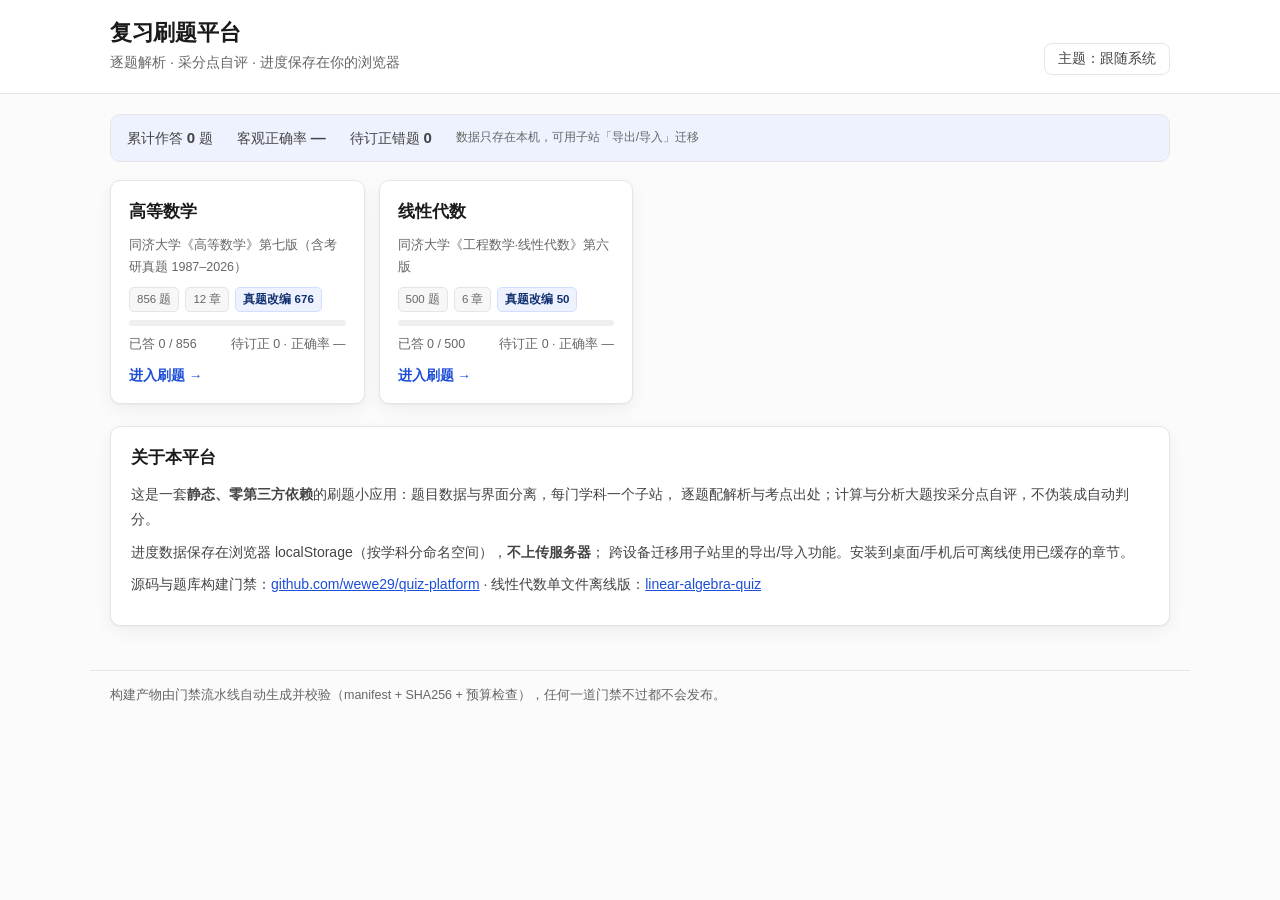
==== index.html @ 142cbc28 "迭代 3：PWA + 导出/导入 + hash 路由 + 错题本增强 - 导出/导入：quiz-platform-progress v1 契约（djb2 校验和）、粘贴文本导入（全环境可用）、会话/错" ====
<!DOCTYPE html>
<html lang="zh-CN">
<head>
<meta charset="UTF-8">
<meta name="viewport" content="width=device-width, initial-scale=1">
<title>复习刷题平台</title>
<meta name="description" content="多学科大学课程刷题平台：线性代数（500 题）、高等数学（856 题）已上线，机器学习、数据可视化接计划接入。逐题解析与考点出处，进度本地保存，可安装、可离线。">
<meta name="theme-color" content="#1d4ed8">
<link rel="manifest" href="manifest.webmanifest">
<link rel="apple-touch-icon" href="assets/icons/icon-180.png">
<link rel="icon" href="assets/icons/icon.svg" type="image/svg+xml">
<link rel="stylesheet" href="assets/css/tokens.css">
<link rel="stylesheet" href="assets/css/portal.css">
<script>
/* 主题预置：避免深色系统下白屏闪烁；子站设置加载后会按其自身配置覆盖 */
(function(){try{
  var p=localStorage.getItem('quiz-platform-theme');
  var d=p? p==='dark' : !!(window.matchMedia&&window.matchMedia('(prefers-color-scheme: dark)').matches);
  document.documentElement.setAttribute('data-theme',d?'dark':'light');
}catch(e){}})();
</script>
</head>
<body>
<a class="skip-link" href="#portal-main">跳到主内容</a>

<div class="sw-banner" id="sw-banner" hidden>
  检测到新版本。<button type="button" class="btn btn-sm" id="sw-reload">立即刷新</button>
</div>

<header class="topbar">
  <div class="topbar-inner">
    <div>
      <h1>复习刷题平台</h1>
      <p class="muted">逐题解析 · 采分点自评 · 进度保存在你的浏览器</p>
    </div>
    <button type="button" class="btn btn-ghost" id="portal-theme">主题：跟随系统</button>
  </div>
</header>

<main id="portal-main" class="portal-main">
  <section class="aggregate" id="aggregate" hidden>
    <span class="agg-item">累计作答 <b id="agg-answered">—</b> 题</span>
    <span class="agg-item">客观正确率 <b id="agg-acc">—</b></span>
    <span class="agg-item">待订正错题 <b id="agg-wrong">—</b></span>
    <span class="muted">数据只存在本机，可用子站「导出/导入」迁移</span>
  </section>

  <section class="cards" id="cards" aria-label="学科列表">
    <div class="empty">学科列表加载中…</div>
  </section>

  <section class="panel about-platform">
    <h2>关于本平台</h2>
    <p>这是一套<b>静态、零第三方依赖</b>的刷题小应用：题目数据与界面分离，每门学科一个子站，
       逐题配解析与考点出处；计算与分析大题按采分点自评，不伪装成自动判分。</p>
    <p>进度数据保存在浏览器 localStorage（按学科分命名空间），<b>不上传服务器</b>；
       跨设备迁移用子站里的导出/导入功能。安装到桌面/手机后可离线使用已缓存的章节。</p>
    <p class="muted">源码与题库构建门禁：<a href="https://github.com/wewe29/quiz-platform" rel="noopener">github.com/wewe29/quiz-platform</a>
       · 线性代数单文件离线版：<a href="https://wewe29.github.io/linear-algebra-quiz/" rel="noopener">linear-algebra-quiz</a></p>
  </section>
</main>

<footer class="foot muted">
  <p>构建产物由门禁流水线自动生成并校验（manifest + SHA256 + 预算检查），任何一道门禁不过都不会发布。</p>
</footer>

<script src="assets/js/portal.js"></script>
<script>
/* PWA：仅 HTTPS（或 localhost）注册；SW 失效不影响任何页面功能 */
(function () {
  if (!('serviceWorker' in navigator)) return;
  var ok = location.protocol === 'https:' ||
    location.hostname === 'localhost' || location.hostname === '127.0.0.1';
  if (!ok) return;
  window.addEventListener('load', function () {
    navigator.serviceWorker.register('sw.js').then(function (reg) {
      function banner() {
        var b = document.getElementById('sw-banner');
        if (b && reg.waiting && navigator.serviceWorker.controller) b.hidden = false;
      }
      banner();
      reg.addEventListener('updatefound', function () {
        var w = reg.installing;
        if (!w) return;
        w.addEventListener('statechange', function () { if (w.state === 'installed') banner(); });
      });
      var btn = document.getElementById('sw-reload');
      if (btn) btn.addEventListener('click', function () {
        if (reg.waiting) reg.waiting.postMessage({ type: 'SKIP_WAITING' });
      });
      var refreshing = false;
      navigator.serviceWorker.addEventListener('controllerchange', function () {
        if (!refreshing) { refreshing = true; location.reload(); }
      });
    }).catch(function () {});
  });
})();
</script>
</body>
</html>
---- assets/css/tokens.css ----
/* 复习刷题平台 — 全局设计令牌与共享原子
   变量体系源自线性代数单文件版 app.css（实测可用），令牌只在此定义一次；
   学科子站（subject.css）与门户（portal.css）各自引用，不允许重复定义变量。 */

:root{
  --ink:#1a1a1a;
  --ink-2:#444;
  --ink-3:#666;
  --ink-4:#999;
  --rule:#e5e5e5;
  --hairline:#efefef;
  --mute:#f7f7f7;
  --accent:#1d4ed8;
  --accent-soft:#eef2ff;
  --ok:#0f7b46;
  --ok-soft:#e8f6ef;
  --bad:#b42318;
  --bad-soft:#fdeceb;
  --mid:#8a5a00;
  --mid-soft:#fff5e0;
  --code-bg:#f4f4f6;
  --panel-bg:#ffffff;
  --page-bg:#fbfbfc;
  --radius:10px;
  --shadow:0 1px 2px rgba(0,0,0,.04),0 6px 18px rgba(0,0,0,.05);
  --hud-h:132px;
}

*{box-sizing:border-box;}
html,body{margin:0;padding:0;}
body{
  background:var(--page-bg);
  color:var(--ink);
  font-family:-apple-system,BlinkMacSystemFont,"SF Pro Text","PingFang SC","Hiragino Sans","Microsoft YaHei","微软雅黑","Helvetica Neue",Arial,sans-serif;
  font-size:16px;line-height:1.75;
  -webkit-text-size-adjust:100%;
}
h1,h2,h3{line-height:1.35;margin:0;}
p{margin:0 0 .6em;}
code{background:var(--code-bg);padding:.1em .35em;border-radius:4px;font-size:.9em;
  font-family:ui-monospace,SFMono-Regular,Consolas,"Liberation Mono",Menlo,monospace;word-break:break-all;}
.muted{color:var(--ink-3);font-weight:400;font-size:.9em;}
.skip-link{position:absolute;left:-9999px;top:0;background:var(--accent);color:#fff;padding:8px 14px;z-index:99;}
.skip-link:focus{left:8px;top:8px;}
:focus-visible{outline:2px solid var(--accent);outline-offset:2px;}

/* ---------- 共享原子 ---------- */
.btn{appearance:none;border:1px solid var(--rule);background:var(--panel-bg);color:var(--ink);border-radius:8px;
  padding:6px 13px;font-size:13.5px;font-family:inherit;cursor:pointer;text-decoration:none;
  transition:border-color .15s,background .15s;display:inline-flex;align-items:center;gap:6px;}
.btn:hover{border-color:#c9ccd1;background:#fafafa;}
.btn:active{transform:translateY(1px);}
.btn-primary{background:var(--accent);border-color:var(--accent);color:#fff;}
.btn-primary:hover{background:#1e40af;border-color:#1e40af;}
.btn-ghost{background:transparent;color:var(--ink-2);}
.btn-sm{padding:3px 9px;font-size:12.5px;}
.panel{max-width:1400px;margin:0 auto 24px;padding:20px;background:var(--panel-bg);border:1px solid var(--rule);border-radius:var(--radius);box-shadow:var(--shadow);}
.panel h2{font-size:17px;margin-bottom:12px;}
.panel h3{font-size:14px;color:var(--ink-2);margin:18px 0 8px;}.empty{text-align:center;color:var(--ink-3);padding:40px 10px;font-size:14px;}
table.simple{width:100%;border-collapse:collapse;font-size:13px;}
table.simple th,table.simple td{border-bottom:1px solid var(--hairline);padding:6px 8px;text-align:left;}
table.simple th{color:var(--ink-3);font-weight:600;font-size:12px;}
table.simple td.num,table.simple th.num{text-align:right;font-variant-numeric:tabular-nums;}

/* ---------- 深色主题（仅令牌；组件覆盖在各自 css 中） ---------- */
[data-theme="dark"]{
  color-scheme:dark;
  --ink:#e8e8ea;
  --ink-2:#c3c6cc;
  --ink-3:#9aa0a8;
  --ink-4:#6b7078;
  --rule:#2c2f36;
  --hairline:#24262c;
  --mute:#1c1e24;
  --accent:#8aa7ff;
  --accent-soft:#1d2b55;
  --ok:#4cc38a;
  --ok-soft:#132e21;
  --bad:#f07167;
  --bad-soft:#391b19;
  --mid:#e0a63f;
  --mid-soft:#332712;
  --code-bg:#26282f;
  --panel-bg:#17181d;
  --page-bg:#0f1013;
  --shadow:0 1px 2px rgba(0,0,0,.4),0 6px 18px rgba(0,0,0,.35);
}
[data-theme="dark"] body{background:var(--page-bg);color:var(--ink);}
[data-theme="dark"] .btn{background:#1d1f25;}
[data-theme="dark"] .btn:hover{border-color:#3a3e46;background:#22242b;}
[data-theme="dark"] .btn-primary{color:#0f1013;}
[data-theme="dark"] .btn-primary:hover{background:#a3b9ff;border-color:#a3b9ff;}
[data-theme="dark"] code{background:var(--code-bg);}
---- assets/css/portal.css ----
/* 门户样式（共享原子见 tokens.css） */
.topbar{border-bottom:1px solid var(--rule);background:var(--panel-bg);}
.topbar-inner{max-width:1100px;margin:0 auto;padding:18px 20px;display:flex;flex-wrap:wrap;gap:10px 20px;align-items:flex-end;justify-content:space-between;}
.topbar h1{font-size:22px;letter-spacing:-.3px;}
.topbar-inner p{margin:2px 0 0;}

.portal-main{max-width:1100px;margin:0 auto;padding:20px;}

.aggregate{display:flex;flex-wrap:wrap;gap:8px 24px;align-items:center;background:var(--accent-soft);
  border:1px solid var(--rule);border-radius:var(--radius);padding:10px 16px;margin-bottom:18px;font-size:13.5px;color:var(--ink-2);}
.aggregate b{font-size:15px;font-variant-numeric:tabular-nums;}
.aggregate[hidden]{display:none;}

.cards{display:grid;grid-template-columns:repeat(auto-fill,minmax(240px,1fr));gap:14px;margin-bottom:22px;}
.scard{display:flex;flex-direction:column;gap:8px;background:var(--panel-bg);border:1px solid var(--rule);
  border-radius:var(--radius);box-shadow:var(--shadow);padding:16px 18px;color:var(--ink);text-decoration:none;
  transition:border-color .15s,transform .15s;}
.scard:hover{border-color:var(--accent);transform:translateY(-2px);}
.scard .sc-name{font-size:17px;font-weight:700;}
.scard .sc-textbook{font-size:12.5px;color:var(--ink-3);}
.scard .sc-meta{display:flex;flex-wrap:wrap;gap:6px;}
.scard .sc-tag{font-size:11.5px;border-radius:5px;padding:1.5px 7px;border:1px solid var(--rule);
  color:var(--ink-3);background:var(--mute);}
.scard .sc-tag.hot{background:var(--accent-soft);border-color:#d3ddff;color:#12306f;font-weight:600;}
.scard .sc-progress{height:6px;background:var(--hairline);border-radius:999px;overflow:hidden;}
.scard .sc-progress i{display:block;height:100%;width:0;background:linear-gradient(90deg,var(--accent),#3b82f6);}
.scard .sc-row{display:flex;justify-content:space-between;font-size:12.5px;color:var(--ink-3);font-variant-numeric:tabular-nums;}
.scard .sc-cta{font-size:13.5px;color:var(--accent);font-weight:600;}

.about-platform p{font-size:14px;color:var(--ink-2);}
.about-platform a{color:var(--accent);}

.foot{max-width:1100px;margin:0 auto;padding:14px 20px 30px;border-top:1px solid var(--rule);font-size:12.5px;}
.foot a{color:var(--accent);}

[data-theme="dark"] .scard .sc-tag.hot{background:#1d2b55;border-color:#33437a;color:#b9c8ff;}
[data-theme="dark"] .scard:hover{border-color:var(--accent);}

@media (max-width:640px){
  .portal-main{padding:14px;}
  .topbar-inner{padding:14px;}
  .aggregate{gap:6px 16px;}
}

/* ---------- SW 更新横幅 ---------- */
.sw-banner{background:var(--accent-soft);color:#12306f;border-bottom:1px solid var(--rule);
  padding:8px 20px;font-size:13.5px;text-align:center;}
.sw-banner[hidden]{display:none;}
[data-theme="dark"] .sw-banner{color:#b9c8ff;}
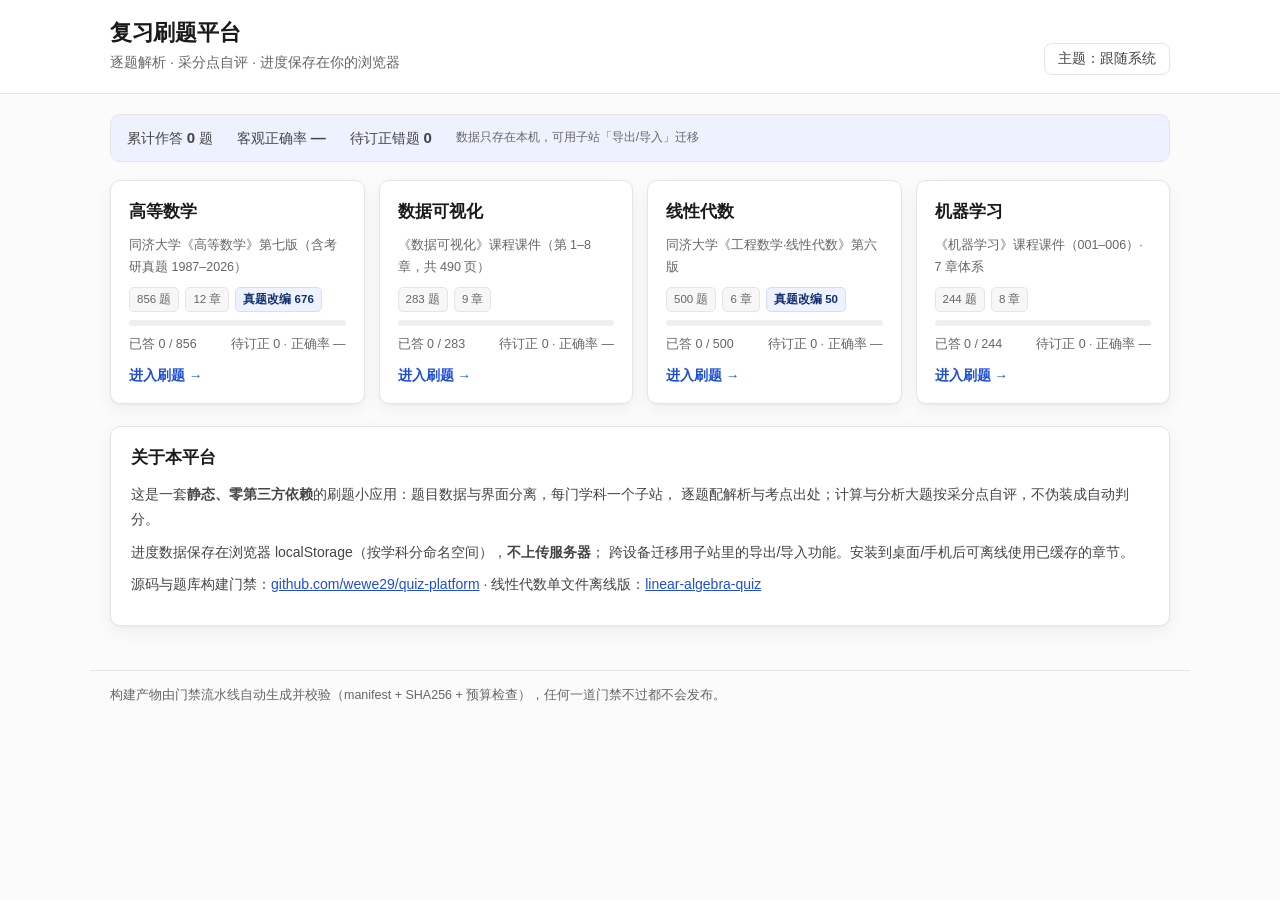
==== commit a9a2e0f9: "核验加固：门户文案自动生成 + 数值一致性门禁 + diff_bank 比对修正 + dist 组装抗锁 2026-10-31 独立核验查出并修复的问题：  1. 门户 meta descriptio" ====
--- a/index.html
+++ b/index.html
@@ -4,7 +4,7 @@
 <meta charset="UTF-8">
 <meta name="viewport" content="width=device-width, initial-scale=1">
 <title>复习刷题平台</title>
-<meta name="description" content="多学科大学课程刷题平台：线性代数（500 题）、高等数学（856 题）已上线，机器学习、数据可视化接计划接入。逐题解析与考点出处，进度本地保存，可安装、可离线。">
+<meta name="description" content="多学科大学课程刷题平台：高等数学 856 题、线性代数 500 题、数据可视化 283 题、机器学习 244 题，共 1883 题，全部上线。逐题解析与考点出处；客观题自动判分，主观题按采分点自评；进度只存在本机浏览器，可安装、可离线。">
 <meta name="theme-color" content="#1d4ed8">
 <link rel="manifest" href="manifest.webmanifest">
 <link rel="apple-touch-icon" href="assets/icons/icon-180.png">
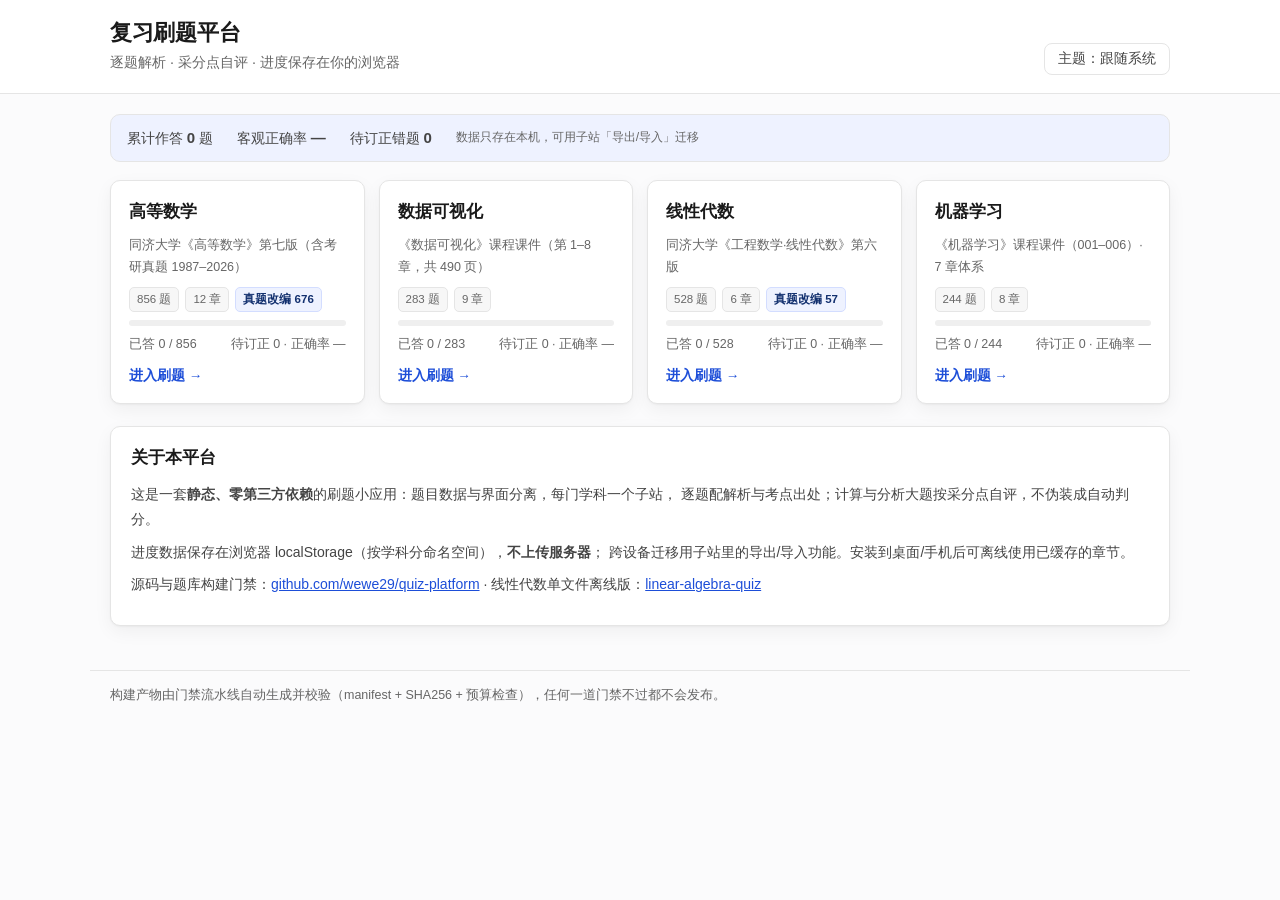
==== commit ec4a827a: "扩充与创新：线代 528 题（chx 专册 28 题）+ 举一反三变式模块 - chx.py：6 变式族 19 题 + 9 道创新题（反向构造/反例/马氏链/图论/斐波那契），全部 SymPy 核验 " ====
--- a/index.html
+++ b/index.html
@@ -4,7 +4,7 @@
 <meta charset="UTF-8">
 <meta name="viewport" content="width=device-width, initial-scale=1">
 <title>复习刷题平台</title>
-<meta name="description" content="多学科大学课程刷题平台：高等数学 856 题、线性代数 500 题、数据可视化 283 题、机器学习 244 题，共 1883 题，全部上线。逐题解析与考点出处；客观题自动判分，主观题按采分点自评；进度只存在本机浏览器，可安装、可离线。">
+<meta name="description" content="多学科大学课程刷题平台：高等数学 856 题、线性代数 528 题、数据可视化 283 题、机器学习 244 题，共 1911 题，全部上线。逐题解析与考点出处；客观题自动判分，主观题按采分点自评；进度只存在本机浏览器，可安装、可离线。">
 <meta name="theme-color" content="#1d4ed8">
 <link rel="manifest" href="manifest.webmanifest">
 <link rel="apple-touch-icon" href="assets/icons/icon-180.png">
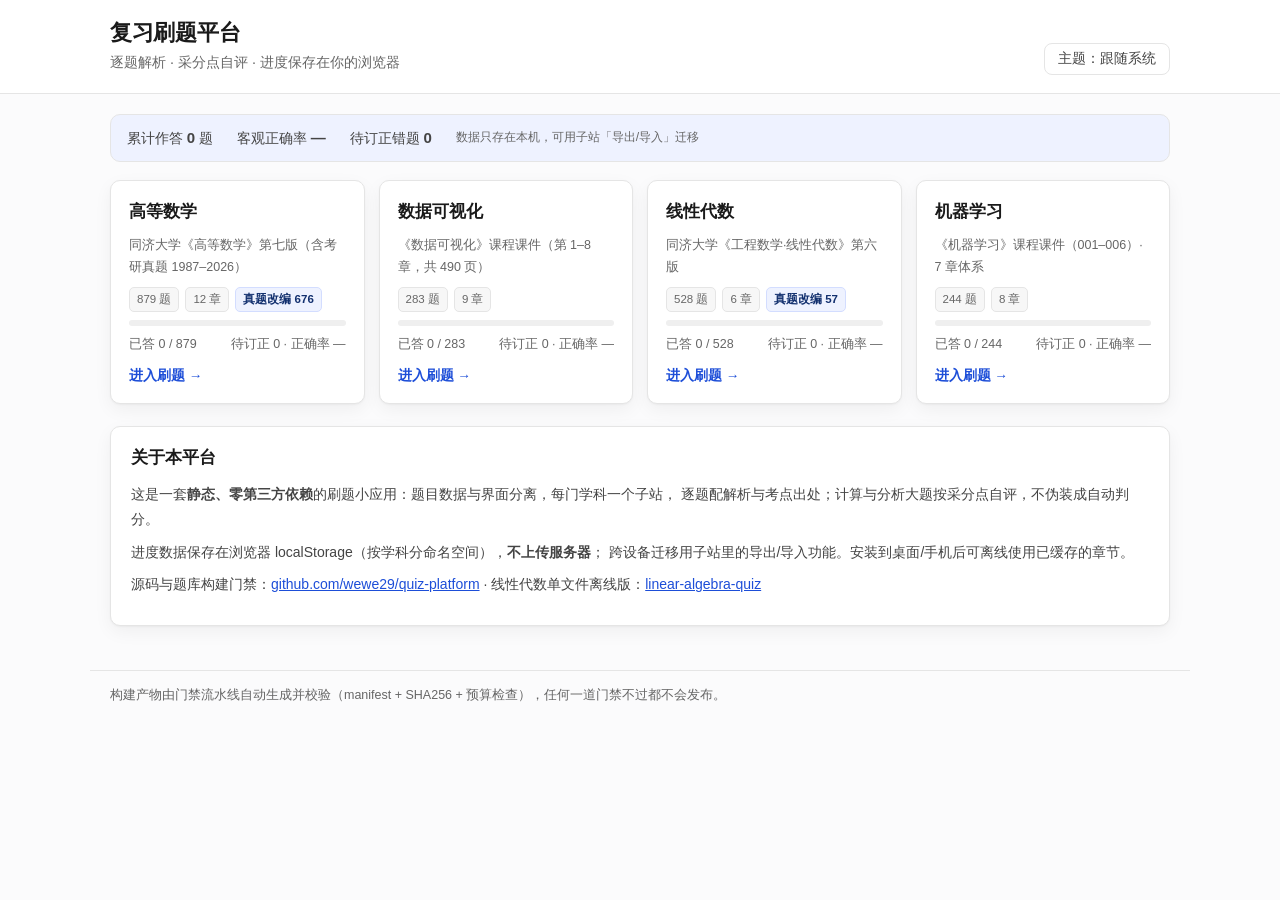
==== commit ac1db6d7: "扩充与创新：calculus 879 题（special.py 23 题：6 变式族+9 创新题）+ 修复 verify code - special.py：泰勒展开 3 题、华里士 3 题、对称性 " ====
--- a/index.html
+++ b/index.html
@@ -4,7 +4,7 @@
 <meta charset="UTF-8">
 <meta name="viewport" content="width=device-width, initial-scale=1">
 <title>复习刷题平台</title>
-<meta name="description" content="多学科大学课程刷题平台：高等数学 856 题、线性代数 528 题、数据可视化 283 题、机器学习 244 题，共 1911 题，全部上线。逐题解析与考点出处；客观题自动判分，主观题按采分点自评；进度只存在本机浏览器，可安装、可离线。">
+<meta name="description" content="多学科大学课程刷题平台：高等数学 879 题、线性代数 528 题、数据可视化 283 题、机器学习 244 题，共 1934 题，全部上线。逐题解析与考点出处；客观题自动判分，主观题按采分点自评；进度只存在本机浏览器，可安装、可离线。">
 <meta name="theme-color" content="#1d4ed8">
 <link rel="manifest" href="manifest.webmanifest">
 <link rel="apple-touch-icon" href="assets/icons/icon-180.png">
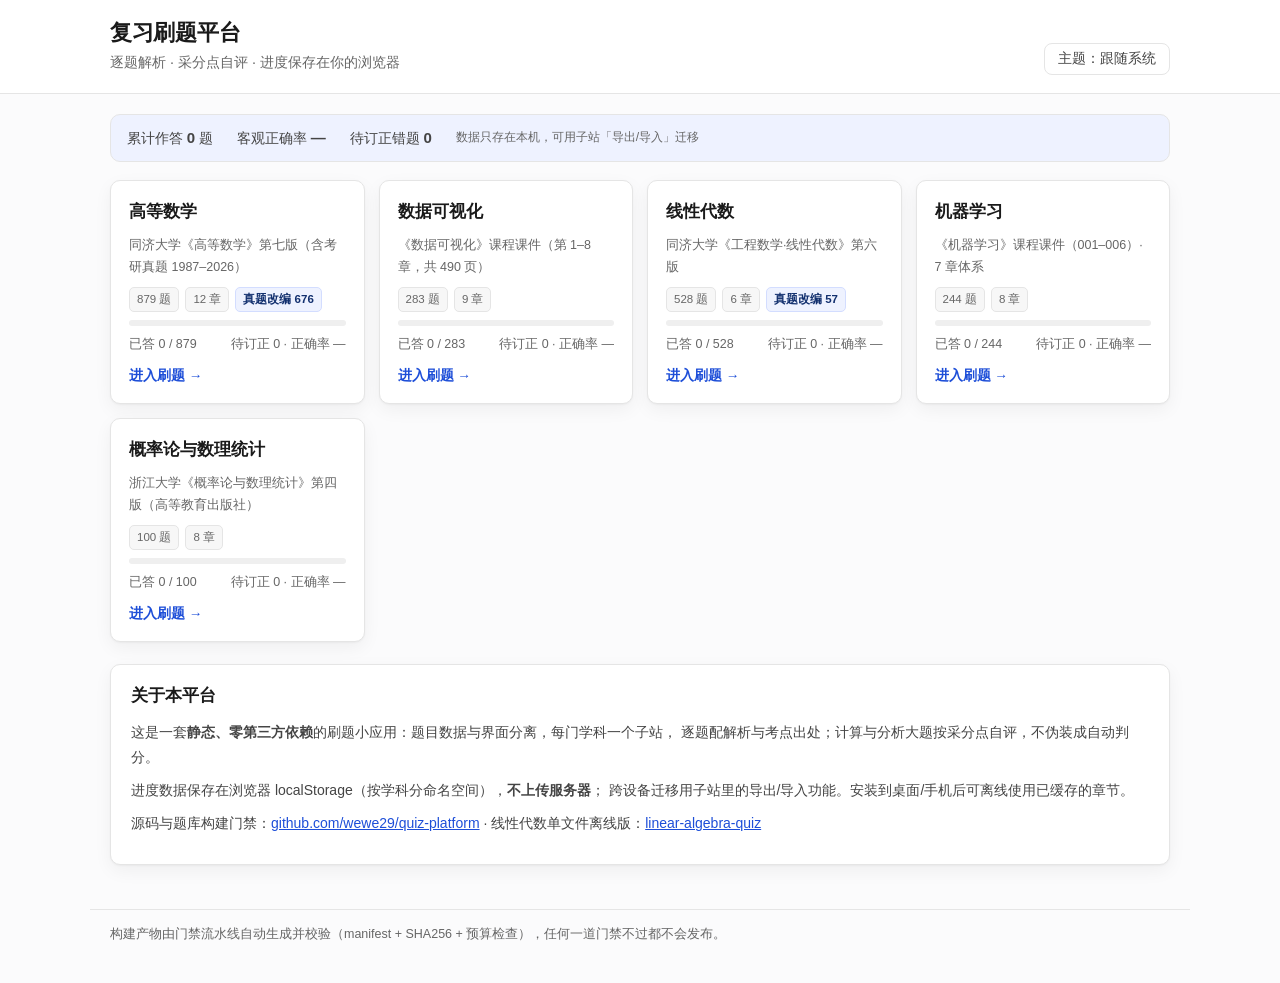
==== commit 123e9806: "迭代 4c：概率论与数理统计科目并入（100 题/8 章8 分片） - 概率论与数理统计复习资料/tools/build_subject.py：自包含（内嵌题库） - 8 章覆盖：随机事件/一维随机变" ====
--- a/index.html
+++ b/index.html
@@ -4,7 +4,7 @@
 <meta charset="UTF-8">
 <meta name="viewport" content="width=device-width, initial-scale=1">
 <title>复习刷题平台</title>
-<meta name="description" content="多学科大学课程刷题平台：高等数学 879 题、线性代数 528 题、数据可视化 283 题、机器学习 244 题，共 1934 题，全部上线。逐题解析与考点出处；客观题自动判分，主观题按采分点自评；进度只存在本机浏览器，可安装、可离线。">
+<meta name="description" content="多学科大学课程刷题平台：高等数学 879 题、线性代数 528 题、数据可视化 283 题、机器学习 244 题、概率论与数理统计 100 题，共 2034 题，全部上线。逐题解析与考点出处；客观题自动判分，主观题按采分点自评；进度只存在本机浏览器，可安装、可离线。">
 <meta name="theme-color" content="#1d4ed8">
 <link rel="manifest" href="manifest.webmanifest">
 <link rel="apple-touch-icon" href="assets/icons/icon-180.png">
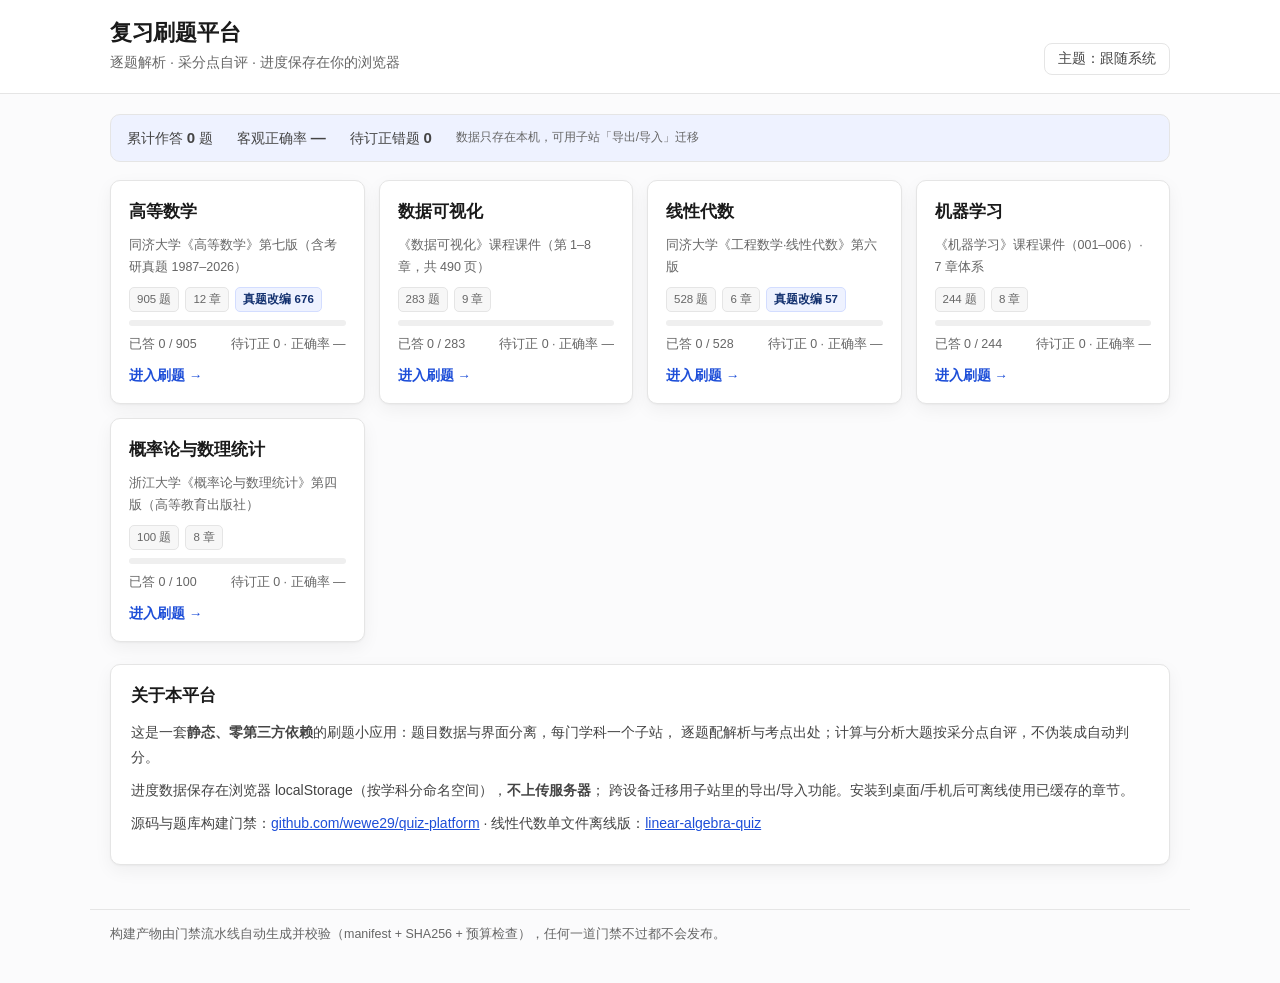
==== commit 95f6f5d0: "高数扩充第二批：special2.py 26 题（基础/中等，覆盖薄弱章节 ch4/5/6/7/8/9/12） - ch4 不定积分 5 题（基本公式/分部/凑微分） - ch5 定积分 5 题（计算" ====
--- a/index.html
+++ b/index.html
@@ -4,7 +4,7 @@
 <meta charset="UTF-8">
 <meta name="viewport" content="width=device-width, initial-scale=1">
 <title>复习刷题平台</title>
-<meta name="description" content="多学科大学课程刷题平台：高等数学 879 题、线性代数 528 题、数据可视化 283 题、机器学习 244 题、概率论与数理统计 100 题，共 2034 题，全部上线。逐题解析与考点出处；客观题自动判分，主观题按采分点自评；进度只存在本机浏览器，可安装、可离线。">
+<meta name="description" content="多学科大学课程刷题平台：高等数学 905 题、线性代数 528 题、数据可视化 283 题、机器学习 244 题、概率论与数理统计 100 题，共 2060 题，全部上线。逐题解析与考点出处；客观题自动判分，主观题按采分点自评；进度只存在本机浏览器，可安装、可离线。">
 <meta name="theme-color" content="#1d4ed8">
 <link rel="manifest" href="manifest.webmanifest">
 <link rel="apple-touch-icon" href="assets/icons/icon-180.png">
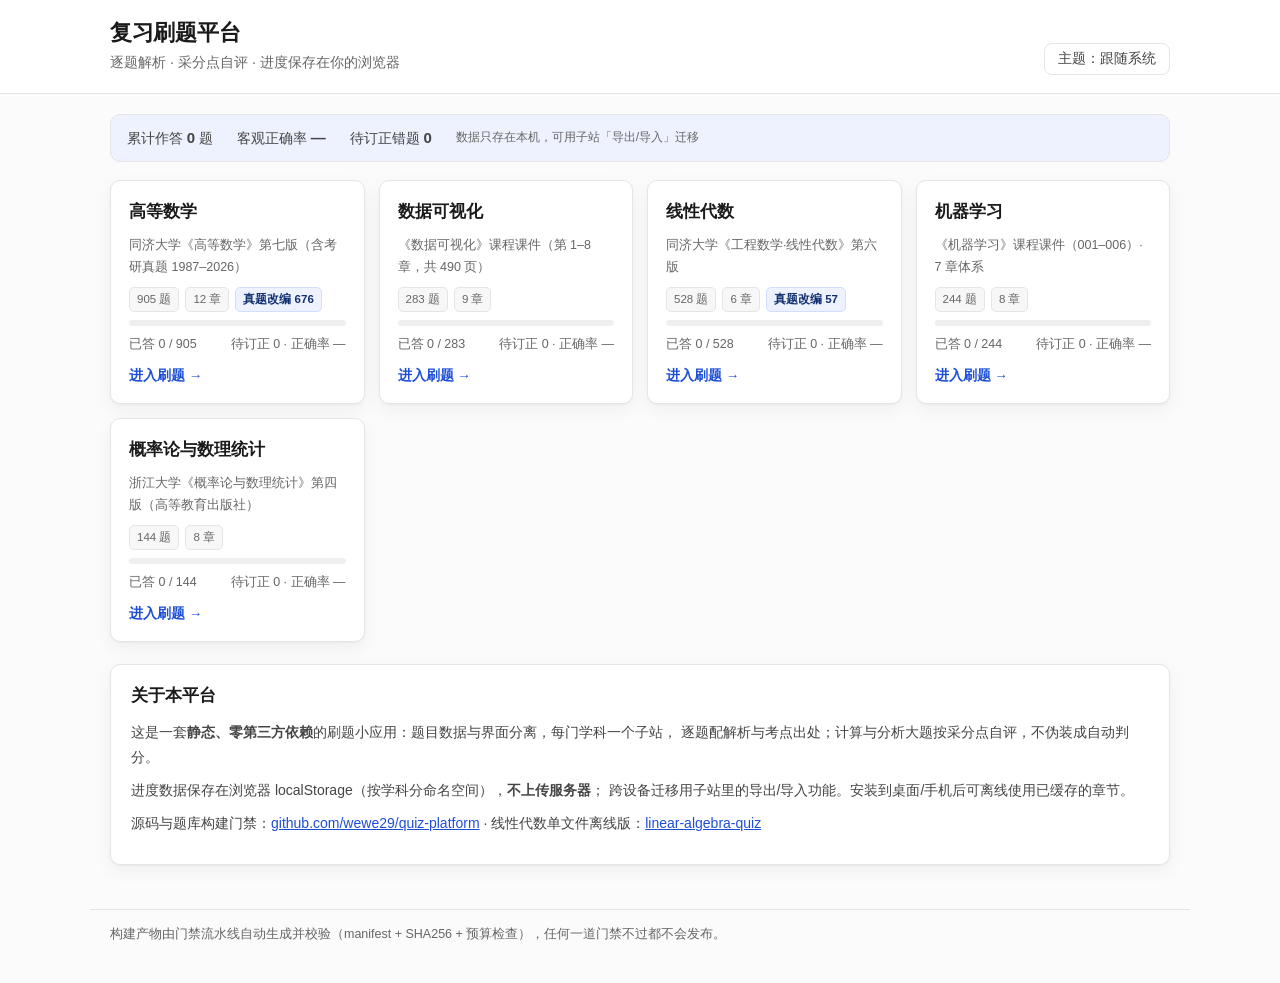
==== commit f5d458d6: "修复概率论数据文件：裸中文数学模式 + 控制字符 + SHA256 同步 - ch58.py 清除空字节、修复裸中文在数学模式内（χ²/自由度→\chi^2/n） - Q() 构造函数加 _clean" ====
--- a/index.html
+++ b/index.html
@@ -4,7 +4,7 @@
 <meta charset="UTF-8">
 <meta name="viewport" content="width=device-width, initial-scale=1">
 <title>复习刷题平台</title>
-<meta name="description" content="多学科大学课程刷题平台：高等数学 905 题、线性代数 528 题、数据可视化 283 题、机器学习 244 题、概率论与数理统计 100 题，共 2060 题，全部上线。逐题解析与考点出处；客观题自动判分，主观题按采分点自评；进度只存在本机浏览器，可安装、可离线。">
+<meta name="description" content="多学科大学课程刷题平台：高等数学 905 题、线性代数 528 题、数据可视化 283 题、机器学习 244 题、概率论与数理统计 144 题，共 2104 题，全部上线。逐题解析与考点出处；客观题自动判分，主观题按采分点自评；进度只存在本机浏览器，可安装、可离线。">
 <meta name="theme-color" content="#1d4ed8">
 <link rel="manifest" href="manifest.webmanifest">
 <link rel="apple-touch-icon" href="assets/icons/icon-180.png">
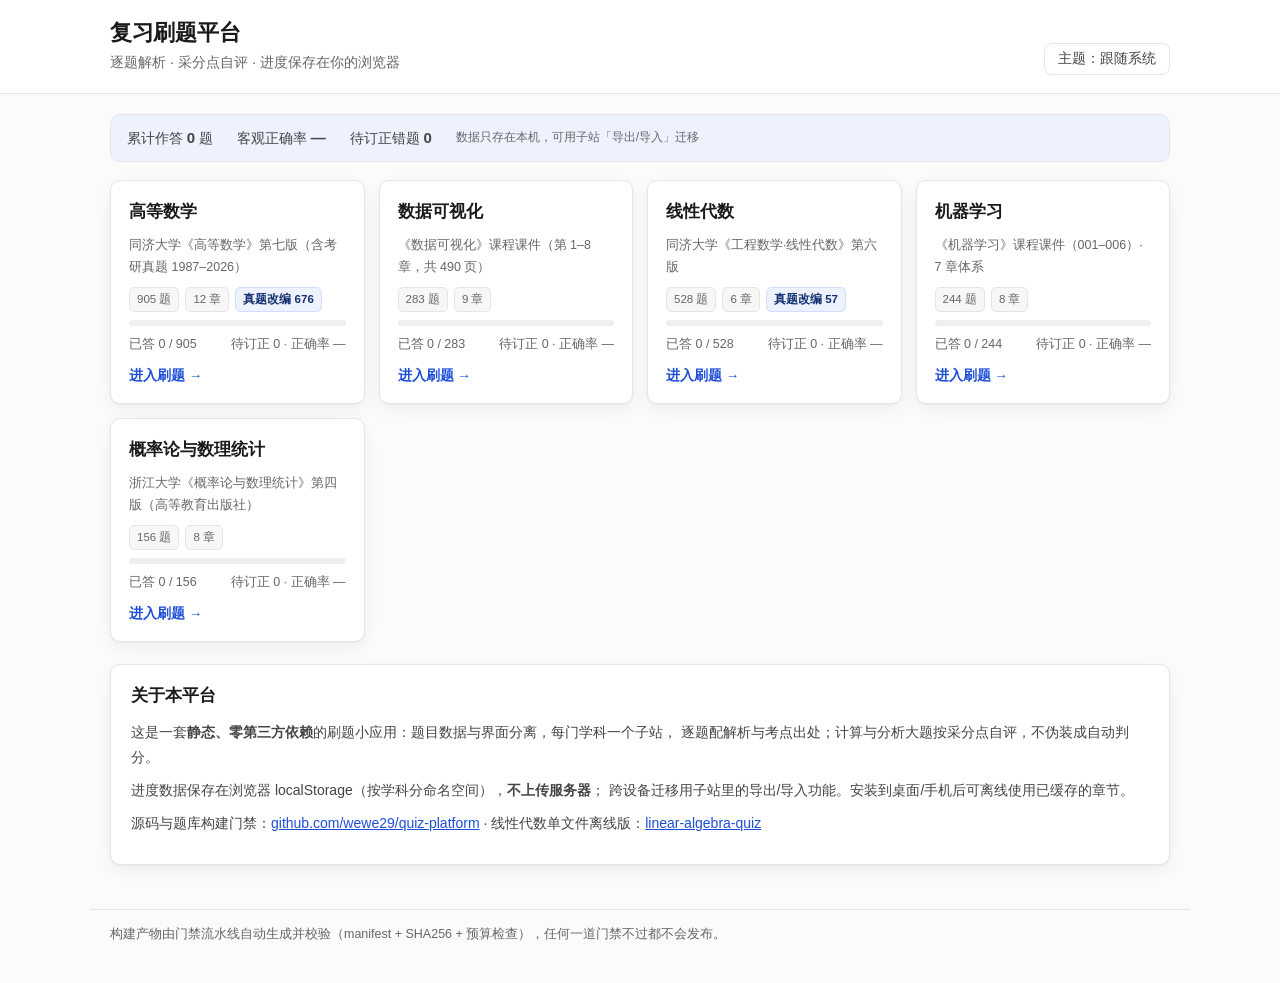
==== commit e5dddc93: "概率论扩充至 156 题 + 全站修复：题面 HTML 转义（mdLite） - probstat：special 第二批 56 题入库（合计 156 题），新增 4 个举一反三   变体组（vg-j" ====
--- a/index.html
+++ b/index.html
@@ -4,7 +4,7 @@
 <meta charset="UTF-8">
 <meta name="viewport" content="width=device-width, initial-scale=1">
 <title>复习刷题平台</title>
-<meta name="description" content="多学科大学课程刷题平台：高等数学 905 题、线性代数 528 题、数据可视化 283 题、机器学习 244 题、概率论与数理统计 144 题，共 2104 题，全部上线。逐题解析与考点出处；客观题自动判分，主观题按采分点自评；进度只存在本机浏览器，可安装、可离线。">
+<meta name="description" content="多学科大学课程刷题平台：高等数学 905 题、线性代数 528 题、数据可视化 283 题、机器学习 244 题、概率论与数理统计 156 题，共 2116 题，全部上线。逐题解析与考点出处；客观题自动判分，主观题按采分点自评；进度只存在本机浏览器，可安装、可离线。">
 <meta name="theme-color" content="#1d4ed8">
 <link rel="manifest" href="manifest.webmanifest">
 <link rel="apple-touch-icon" href="assets/icons/icon-180.png">
